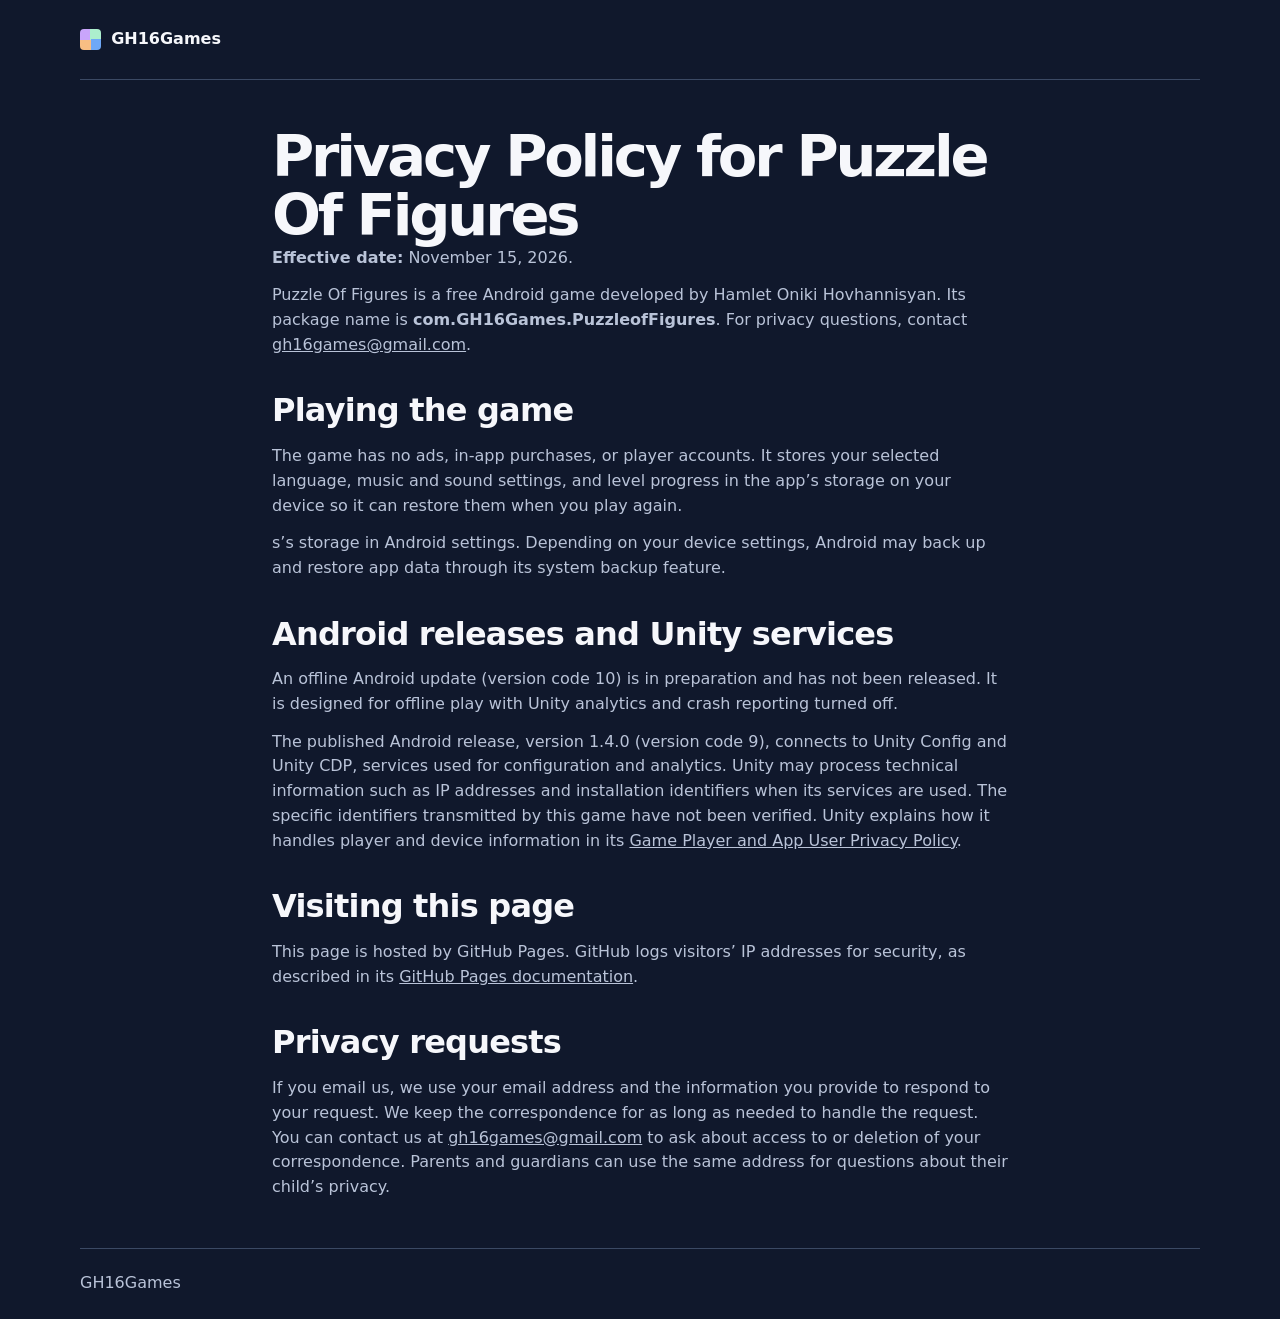
==== privacy/puzzle-of-figures/index.html @ 311fc291 "Publish Puzzle Of Figures privacy policy" ====
<!doctype html>
<html lang="en">
<head>
  <meta charset="utf-8">
  <meta name="viewport" content="width=device-width, initial-scale=1">
  <title>Privacy Policy for Puzzle Of Figures | GH16Games</title>
  <link rel="stylesheet" href="https://gh16games.github.io/assets/site.css">
</head>
<body>
  <a class="skip-link" href="#main">Skip to content</a>
  <header class="site-header shell">
    <a class="brand" href="https://gh16games.github.io/"><span class="brand-mark" aria-hidden="true"></span>GH16Games</a>
  </header>
  <main class="policy shell" id="main">
    <h1>Privacy Policy for Puzzle Of Figures</h1>
    <p><strong>Effective date:</strong> November 15, 2026.</p>
    <p>Puzzle Of Figures is a free Android game developed by Hamlet Oniki Hovhannisyan. Its package name is <strong>com.GH16Games.PuzzleofFigures</strong>. For privacy questions, contact <a href="mailto:gh16games@gmail.com">gh16games@gmail.com</a>.</p>

    <section aria-labelledby="game">
      <h2 id="game">Playing the game</h2>
      <p>The game has no ads, in-app purchases, or player accounts. It stores your selected language, music and sound settings, and level progress in the app’s storage on your device so it can restore them when you play again.</p>
      <p>s’s storage in Android settings. Depending on your device settings, Android may back up and restore app data through its system backup feature.</p>
    </section>

    <section aria-labelledby="releases">
      <h2 id="releases">Android releases and Unity services</h2>
      <p>An offline Android update (version code 10) is in preparation and has not been released. It is designed for offline play with Unity analytics and crash reporting turned off.</p>
      <p>The published Android release, version 1.4.0 (version code 9), connects to Unity Config and Unity CDP, services used for configuration and analytics. Unity may process technical information such as IP addresses and installation identifiers when its services are used. The specific identifiers transmitted by this game have not been verified. Unity explains how it handles player and device information in its <a href="https://unity.com/legal/game-player-and-app-user-privacy-policy">Game Player and App User Privacy Policy</a>.</p>
    </section>

    <section aria-labelledby="website">
      <h2 id="website">Visiting this page</h2>
      <p>This page is hosted by GitHub Pages. GitHub logs visitors’ IP addresses for security, as described in its <a href="https://docs.github.com/en/pages/getting-started-with-github-pages/what-is-github-pages#data-collection">GitHub Pages documentation</a>.</p>
    </section>

    <section aria-labelledby="contact">
      <h2 id="contact">Privacy requests</h2>
      <p>If you email us, we use your email address and the information you provide to respond to your request. We keep the correspondence for as long as needed to handle the request. You can contact us at <a href="mailto:gh16games@gmail.com">gh16games@gmail.com</a> to ask about access to or deletion of your correspondence. Parents and guardians can use the same address for questions about their child’s privacy.</p>
    </section>
  </main>
  <footer class="site-footer shell"><span>GH16Games</span></footer>
</body>
</html>
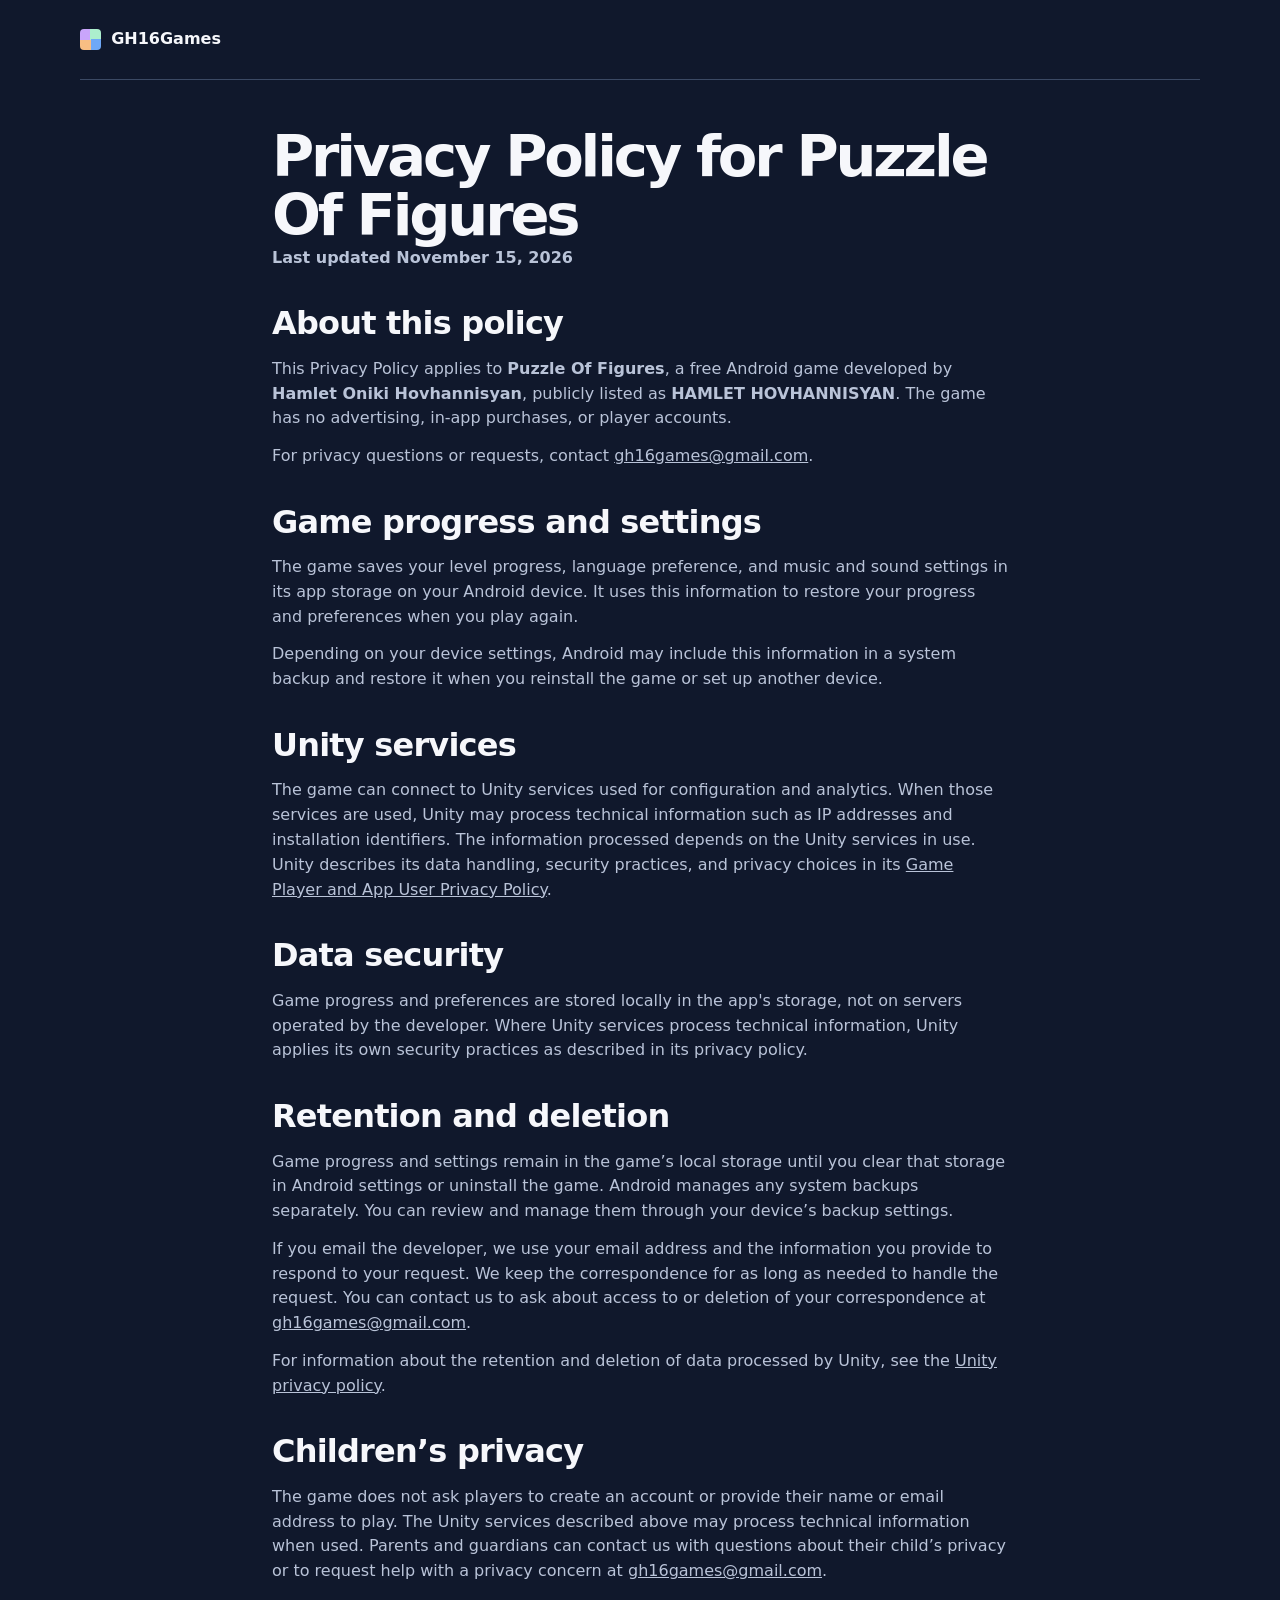
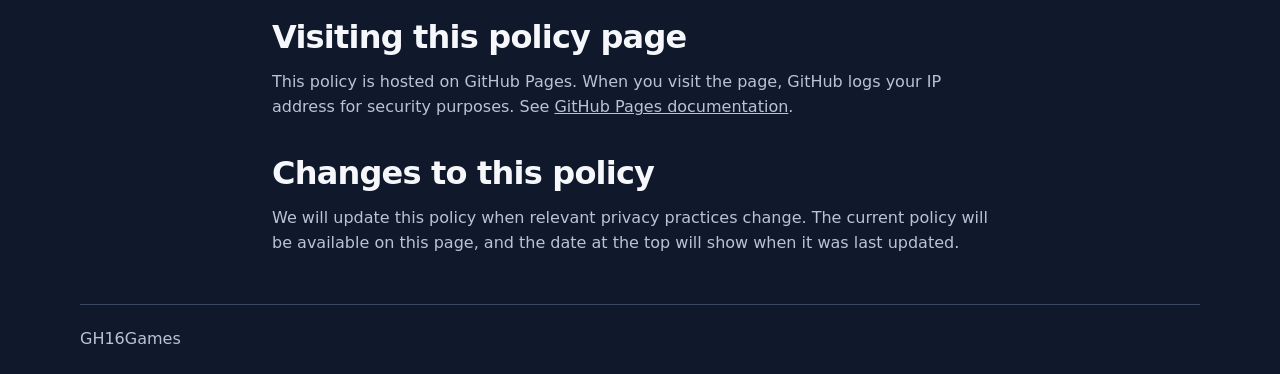
==== commit 3ad903d0: "Update Puzzle Of Figures privacy policy" ====
--- a/privacy/puzzle-of-figures/index.html
+++ b/privacy/puzzle-of-figures/index.html
@@ -4,38 +4,59 @@
   <meta charset="utf-8">
   <meta name="viewport" content="width=device-width, initial-scale=1">
   <title>Privacy Policy for Puzzle Of Figures | GH16Games</title>
-  <link rel="stylesheet" href="https://gh16games.github.io/assets/site.css">
+  <link rel="stylesheet" href="../../assets/site.css">
 </head>
 <body>
   <a class="skip-link" href="#main">Skip to content</a>
   <header class="site-header shell">
-    <a class="brand" href="https://gh16games.github.io/"><span class="brand-mark" aria-hidden="true"></span>GH16Games</a>
+    <a class="brand" href="../../"><span class="brand-mark" aria-hidden="true"></span>GH16Games</a>
   </header>
   <main class="policy shell" id="main">
     <h1>Privacy Policy for Puzzle Of Figures</h1>
-    <p><strong>Effective date:</strong> November 15, 2026.</p>
-    <p>Puzzle Of Figures is a free Android game developed by Hamlet Oniki Hovhannisyan. Its package name is <strong>com.GH16Games.PuzzleofFigures</strong>. For privacy questions, contact <a href="mailto:gh16games@gmail.com">gh16games@gmail.com</a>.</p>
+    <p><strong>Last updated November 15, 2026</strong></p>
 
-    <section aria-labelledby="game">
-      <h2 id="game">Playing the game</h2>
-      <p>The game has no ads, in-app purchases, or player accounts. It stores your selected language, music and sound settings, and level progress in the app’s storage on your device so it can restore them when you play again.</p>
-      <p>s’s storage in Android settings. Depending on your device settings, Android may back up and restore app data through its system backup feature.</p>
+    <section aria-labelledby="about">
+      <h2 id="about">About this policy</h2>
+      <p>This Privacy Policy applies to <strong>Puzzle Of Figures</strong>, a free Android game developed by <strong>Hamlet Oniki Hovhannisyan</strong>, publicly listed as <strong>HAMLET HOVHANNISYAN</strong>. The game has no advertising, in-app purchases, or player accounts.</p>
+      <p>For privacy questions or requests, contact <a href="mailto:gh16games@gmail.com">gh16games@gmail.com</a>.</p>
     </section>
 
-    <section aria-labelledby="releases">
-      <h2 id="releases">Android releases and Unity services</h2>
-      <p>An offline Android update (version code 10) is in preparation and has not been released. It is designed for offline play with Unity analytics and crash reporting turned off.</p>
-      <p>The published Android release, version 1.4.0 (version code 9), connects to Unity Config and Unity CDP, services used for configuration and analytics. Unity may process technical information such as IP addresses and installation identifiers when its services are used. The specific identifiers transmitted by this game have not been verified. Unity explains how it handles player and device information in its <a href="https://unity.com/legal/game-player-and-app-user-privacy-policy">Game Player and App User Privacy Policy</a>.</p>
+    <section aria-labelledby="progress">
+      <h2 id="progress">Game progress and settings</h2>
+      <p>The game saves your level progress, language preference, and music and sound settings in its app storage on your Android device. It uses this information to restore your progress and preferences when you play again.</p>
+      <p>Depending on your device settings, Android may include this information in a system backup and restore it when you reinstall the game or set up another device.</p>
+    </section>
+
+    <section aria-labelledby="unity">
+      <h2 id="unity">Unity services</h2>
+      <p>The game can connect to Unity services used for configuration and analytics. When those services are used, Unity may process technical information such as IP addresses and installation identifiers. The information processed depends on the Unity services in use. Unity describes its data handling, security practices, and privacy choices in its <a href="https://unity.com/legal/game-player-and-app-user-privacy-policy">Game Player and App User Privacy Policy</a>.</p>
+    </section>
+
+    <section aria-labelledby="security">
+      <h2 id="security">Data security</h2>
+      <p>Game progress and preferences are stored locally in the app's storage, not on servers operated by the developer. Where Unity services process technical information, Unity applies its own security practices as described in its privacy policy.</p>
+    </section>
+
+    <section aria-labelledby="retention">
+      <h2 id="retention">Retention and deletion</h2>
+      <p>Game progress and settings remain in the game’s local storage until you clear that storage in Android settings or uninstall the game. Android manages any system backups separately. You can review and manage them through your device’s backup settings.</p>
+      <p>If you email the developer, we use your email address and the information you provide to respond to your request. We keep the correspondence for as long as needed to handle the request. You can contact us to ask about access to or deletion of your correspondence at <a href="mailto:gh16games@gmail.com">gh16games@gmail.com</a>.</p>
+      <p>For information about the retention and deletion of data processed by Unity, see the <a href="https://unity.com/legal/game-player-and-app-user-privacy-policy">Unity privacy policy</a>.</p>
+    </section>
+
+    <section aria-labelledby="children">
+      <h2 id="children">Children’s privacy</h2>
+      <p>The game does not ask players to create an account or provide their name or email address to play. The Unity services described above may process technical information when used. Parents and guardians can contact us with questions about their child’s privacy or to request help with a privacy concern at <a href="mailto:gh16games@gmail.com">gh16games@gmail.com</a>.</p>
     </section>
 
     <section aria-labelledby="website">
-      <h2 id="website">Visiting this page</h2>
-      <p>This page is hosted by GitHub Pages. GitHub logs visitors’ IP addresses for security, as described in its <a href="https://docs.github.com/en/pages/getting-started-with-github-pages/what-is-github-pages#data-collection">GitHub Pages documentation</a>.</p>
+      <h2 id="website">Visiting this policy page</h2>
+      <p>This policy is hosted on GitHub Pages. When you visit the page, GitHub logs your IP address for security purposes. See <a href="https://docs.github.com/en/pages/getting-started-with-github-pages/what-is-github-pages#data-collection">GitHub Pages documentation</a>.</p>
     </section>
 
-    <section aria-labelledby="contact">
-      <h2 id="contact">Privacy requests</h2>
-      <p>If you email us, we use your email address and the information you provide to respond to your request. We keep the correspondence for as long as needed to handle the request. You can contact us at <a href="mailto:gh16games@gmail.com">gh16games@gmail.com</a> to ask about access to or deletion of your correspondence. Parents and guardians can use the same address for questions about their child’s privacy.</p>
+    <section aria-labelledby="changes">
+      <h2 id="changes">Changes to this policy</h2>
+      <p>We will update this policy when relevant privacy practices change. The current policy will be available on this page, and the date at the top will show when it was last updated.</p>
     </section>
   </main>
   <footer class="site-footer shell"><span>GH16Games</span></footer>
--- a/assets/site.css
+++ b/assets/site.css
@@ -0,0 +1,73 @@
+:root {
+  color-scheme: dark;
+  --ink: #f6f7fb;
+  --muted: #b9c3d8;
+  --accent: #acefcd;
+  --surface: #19243d;
+  --outline: #3b4964;
+  font-family: "DM Sans", system-ui, sans-serif;
+  line-height: 1.55;
+  background: #10182c;
+  color: var(--ink);
+}
+
+* { box-sizing: border-box; }
+body { margin: 0; }
+a { color: inherit; }
+a:focus-visible { outline: 3px solid #ffcd82; outline-offset: 5px; }
+.skip-link { position: absolute; top: 1rem; left: 1rem; z-index: 1; transform: translateY(-200%); padding: .6rem 1rem; background: var(--accent); color: #10182c; }
+.skip-link:focus { transform: none; }
+
+.shell { width: min(70rem, calc(100% - 2.5rem)); margin-inline: auto; }
+.site-header, .site-header nav { display: flex; align-items: center; gap: 1.1rem; }
+.site-header { justify-content: space-between; flex-wrap: wrap; padding-block: 1.1rem; border-bottom: 1px solid var(--outline); }
+.site-header nav a, .brand { display: inline-flex; align-items: center; min-height: 2.75rem; text-decoration: none; }
+.site-header nav a { color: var(--muted); }
+.site-header nav a:hover { color: var(--ink); text-decoration: underline; }
+.brand { gap: .65rem; font-weight: 800; }
+.brand-mark { width: 1.3rem; aspect-ratio: 1; background: conic-gradient(#acefcd 25%, #6ea8f7 0 50%, #f8be83 0 75%, #c9a5fb 0); border-radius: .25rem; }
+
+.hero { display: grid; grid-template-columns: 1.1fr .9fr; align-items: center; gap: clamp(1.7rem, 6vw, 6rem); padding-block: clamp(3rem, 10vw, 7rem); }
+h1, h2, h3, p { margin: 0; }
+h1 { font-size: clamp(2rem, 8vw, 5.75rem); line-height: 1.02; letter-spacing: -.055em; overflow-wrap: anywhere; }
+h2 { font-size: clamp(1.45rem, 4vw, 2rem); letter-spacing: -.025em; }
+h3 { font-size: 1.4rem; line-height: 1.2; }
+p { color: var(--muted); }
+.hero p { margin-block: 1.25rem 1.65rem; font-size: clamp(1.05rem, 3vw, 1.3rem); max-width: 30ch; }
+.button, .text-link { display: inline-flex; align-items: center; gap: .55rem; min-height: 2.75rem; font-weight: 700; }
+.button { background: var(--accent); color: #10182c; padding: .55rem 1rem; border-radius: .6rem; text-decoration: none; }
+.button:hover { background: #d0f7e3; }
+.text-link { color: var(--accent); text-underline-offset: .2em; overflow-wrap: anywhere; }
+.text-link:hover { color: #d0f7e3; }
+
+.mosaic { display: grid; grid-template-columns: repeat(4, 1fr); gap: .3rem; padding: .55rem; border: 1px solid var(--outline); border-radius: 1rem; background: var(--surface); }
+.mosaic span { aspect-ratio: 1; background: linear-gradient(135deg, #acefcd 50%, #2a655f 50%); border-radius: .19rem; }
+.mosaic span:nth-child(3n) { background: linear-gradient(45deg, #d5b3ff 50%, #645184 50%); }
+.mosaic span:nth-child(4n + 2) { background: linear-gradient(225deg, #ffc581 50%, #a66c58 50%); }
+.mosaic span:nth-child(4n) { background: linear-gradient(315deg, #76aafb 50%, #374c8c 50%); }
+
+.games { margin-bottom: 2rem; }
+.games-grid { display: grid; grid-template-columns: repeat(2, minmax(0, 1fr)); gap: 1rem; margin-top: 1rem; }
+.games-grid article { display: grid; align-content: start; justify-items: start; gap: .85rem; padding: clamp(1.2rem, 4vw, 2rem); border: 1px solid var(--outline); border-radius: 1rem; background: var(--surface); }
+.game-mark { width: 2.75rem; aspect-ratio: 1; border-radius: .55rem; }
+.game-mark--puzzle { background: conic-gradient(#76aafb 25%, #d5b3ff 0 50%, #acefcd 0 75%, #ffc581 0); }
+.game-mark--happy { background: radial-gradient(circle at 35% 35%, #ffc581 0 19%, transparent 20%), radial-gradient(circle at 66% 64%, #acefcd 0 25%, transparent 26%), #574a86; }
+.support { display: flex; justify-content: space-between; align-items: center; flex-wrap: wrap; gap: .8rem 1.5rem; padding-block: 1.6rem; border-top: 1px solid var(--outline); }
+.support p { margin-top: .4rem; }
+.site-footer { border-top: 1px solid var(--outline); color: var(--muted); padding-block: 1.4rem; }
+
+.policy { max-width: 46rem; padding-block: 3rem; }
+.policy h1 { font-size: clamp(2rem, 7vw, 3.6rem); }
+.policy h2 { margin: 1.8rem 0 .5rem; }
+.policy p + p { margin-top: .8rem; }
+.review-note { margin: 1.3rem 0; padding: .85rem 1rem; border-left: 3px solid var(--accent); background: var(--surface); }
+
+@media (max-width: 43rem) {
+  .hero, .games-grid { grid-template-columns: minmax(0, 1fr); }
+  .mosaic { max-width: 24rem; }
+}
+
+@media (max-width: 22rem) {
+  .shell { width: calc(100% - 1.5rem); }
+  .site-header, .site-header nav { gap: .65rem; }
+}
